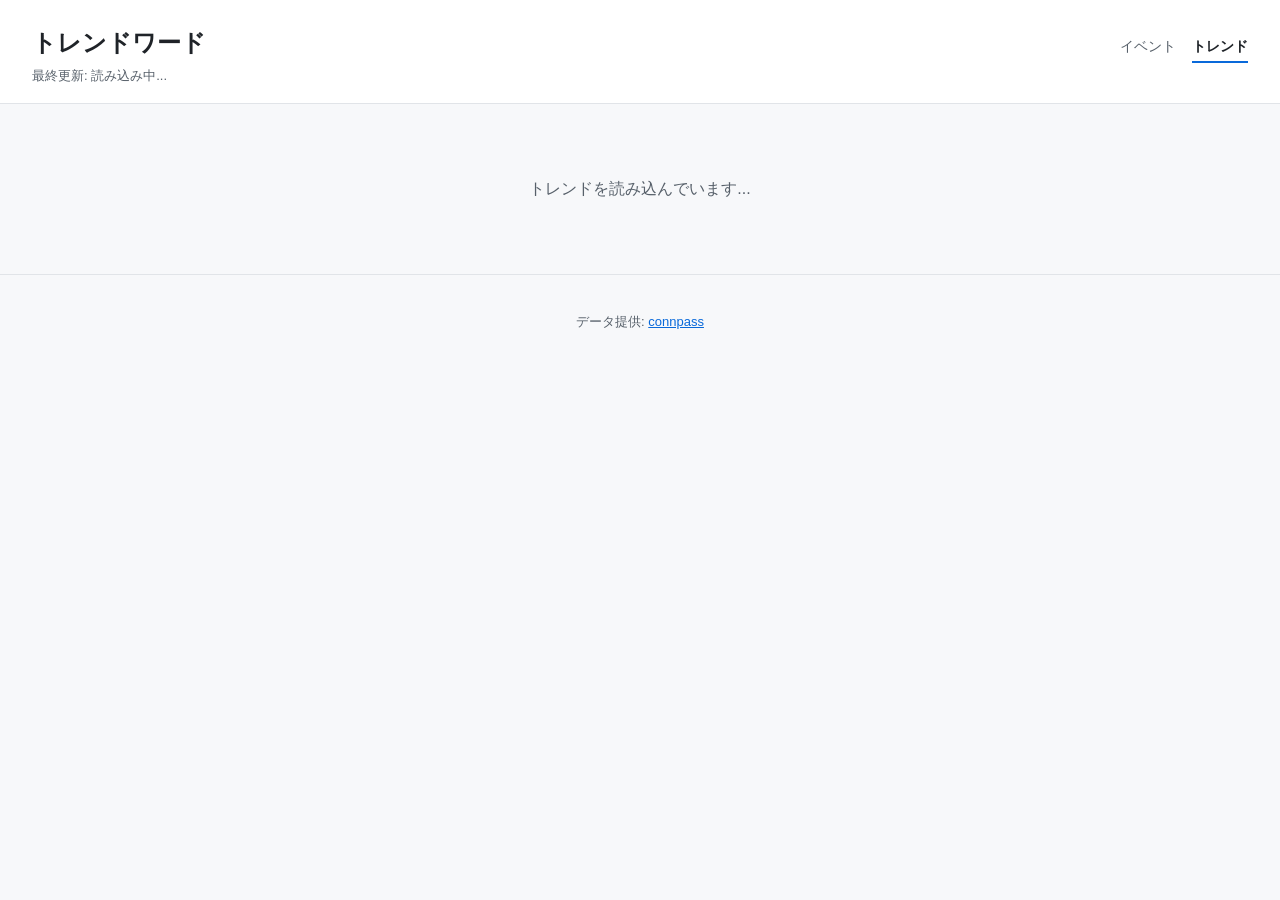
==== site/trends.html @ ee984bee "feat: add trends page markup" ====
<!DOCTYPE html>
<html lang="ja">
<head>
  <meta charset="UTF-8" />
  <meta name="viewport" content="width=device-width, initial-scale=1.0" />
  <title>connpass トレンド | connpass おすすめイベント</title>
  <link rel="stylesheet" href="style.css" />
</head>
<body>
  <header class="site-header">
    <div class="header-row">
      <h1>トレンドワード</h1>
      <nav class="site-nav">
        <a href="index.html" class="nav-link">イベント</a>
        <a href="trends.html" class="nav-link active">トレンド</a>
      </nav>
    </div>
    <p class="updated">最終更新: <span id="updated-at">読み込み中...</span></p>
  </header>

  <main>
    <section id="trends-list" class="trends-list" aria-live="polite">
      <p class="status">トレンドを読み込んでいます...</p>
    </section>
  </main>

  <footer class="site-footer">
    <p>
      データ提供: <a href="https://connpass.com/" target="_blank" rel="noopener">connpass</a>
    </p>
  </footer>

  <script src="trends.js" defer></script>
</body>
</html>
---- site/style.css ----
:root {
  --bg: #f7f8fa;
  --surface: #ffffff;
  --border: #e1e4e8;
  --text: #1f2328;
  --text-muted: #57606a;
  --accent: #0969da;
  --accent-hover: #0860c4;
  --tag-bg: #ddf4ff;
  --tag-text: #0969da;
}

* { box-sizing: border-box; }

body {
  margin: 0;
  font-family: -apple-system, BlinkMacSystemFont, "Segoe UI", "Hiragino Sans",
    "Meiryo", sans-serif;
  background: var(--bg);
  color: var(--text);
  line-height: 1.6;
}

.site-header {
  padding: 24px 32px 16px;
  border-bottom: 1px solid var(--border);
  background: var(--surface);
}

.site-header h1 {
  margin: 0 0 4px;
  font-size: 24px;
}

.updated {
  margin: 0;
  font-size: 13px;
  color: var(--text-muted);
}

.filters {
  display: flex;
  flex-wrap: wrap;
  gap: 8px;
  padding: 16px 32px;
  background: var(--surface);
  border-bottom: 1px solid var(--border);
}

.filter-chip {
  padding: 6px 14px;
  border: 1px solid var(--border);
  border-radius: 999px;
  background: var(--surface);
  color: var(--text);
  font-size: 14px;
  cursor: pointer;
  transition: all 0.15s;
}

.filter-chip:hover {
  border-color: var(--accent);
}

.filter-chip.active {
  background: var(--accent);
  color: #fff;
  border-color: var(--accent);
}

.event-grid {
  display: grid;
  grid-template-columns: repeat(auto-fill, minmax(320px, 1fr));
  gap: 16px;
  padding: 24px 32px;
}

.event-card {
  display: flex;
  flex-direction: column;
  background: var(--surface);
  border: 1px solid var(--border);
  border-radius: 8px;
  overflow: hidden;
  transition: box-shadow 0.15s;
}

.event-card:hover {
  box-shadow: 0 4px 12px rgba(0, 0, 0, 0.08);
}

.event-thumb {
  aspect-ratio: 16 / 9;
  width: 100%;
  display: flex;
  align-items: center;
  justify-content: center;
  color: rgba(255, 255, 255, 0.95);
  font-size: 36px;
  font-weight: 700;
  letter-spacing: 0.05em;
  overflow: hidden;
  background: linear-gradient(135deg, #6366f1, #8b5cf6, #ec4899);
}

.event-thumb img {
  width: 100%;
  height: 100%;
  object-fit: cover;
  display: block;
}

.event-card-body {
  display: flex;
  flex-direction: column;
  flex: 1;
  padding: 16px;
}

.event-card h2 {
  margin: 0 0 8px;
  font-size: 16px;
  line-height: 1.4;
}

.event-card h2 a {
  color: var(--text);
  text-decoration: none;
}

.event-card h2 a:hover {
  color: var(--accent);
  text-decoration: underline;
}

.event-meta {
  font-size: 13px;
  color: var(--text-muted);
  margin: 0 0 12px;
}

.event-meta span + span::before {
  content: " · ";
}

.event-tags {
  display: flex;
  flex-wrap: wrap;
  gap: 4px;
  margin: 0 0 16px;
}

.event-tag {
  font-size: 11px;
  padding: 2px 8px;
  background: var(--tag-bg);
  color: var(--tag-text);
  border-radius: 999px;
}

.apply-button {
  display: inline-block;
  margin-top: auto;
  padding: 10px 16px;
  background: var(--accent);
  color: #fff;
  text-decoration: none;
  border-radius: 6px;
  font-size: 14px;
  font-weight: 600;
  text-align: center;
  transition: background 0.15s;
}

.apply-button:hover {
  background: var(--accent-hover);
}

.status {
  grid-column: 1 / -1;
  text-align: center;
  color: var(--text-muted);
  padding: 32px;
}

.site-footer {
  padding: 24px 32px;
  text-align: center;
  font-size: 13px;
  color: var(--text-muted);
  border-top: 1px solid var(--border);
}

.site-footer a {
  color: var(--accent);
}

@media (max-width: 600px) {
  .site-header,
  .filters,
  .event-grid,
  .site-footer {
    padding-left: 16px;
    padding-right: 16px;
  }
}

.header-row {
  display: flex;
  align-items: baseline;
  gap: 24px;
  flex-wrap: wrap;
}

.site-nav {
  display: flex;
  gap: 16px;
  margin-left: auto;
}

.nav-link {
  font-size: 14px;
  color: var(--text-muted);
  text-decoration: none;
  padding: 4px 0;
  border-bottom: 2px solid transparent;
}

.nav-link.active {
  color: var(--text);
  border-bottom-color: var(--accent);
  font-weight: 600;
}

.nav-link:hover {
  color: var(--accent);
}

.filter-chip.trend {
  background: var(--tag-bg);
  color: var(--tag-text);
  border-color: transparent;
}

.filter-chip.trend.active {
  background: var(--accent);
  color: #fff;
}

.filter-group-label {
  font-size: 12px;
  color: var(--text-muted);
  align-self: center;
  margin-right: 4px;
}

/* trends page */
.trends-list {
  display: flex;
  flex-direction: column;
  gap: 8px;
  padding: 24px 32px;
  max-width: 720px;
  margin: 0 auto;
}

.trend-row {
  display: grid;
  grid-template-columns: 160px 1fr 60px;
  align-items: center;
  gap: 12px;
  padding: 8px 12px;
  border-radius: 6px;
  background: var(--surface);
  border: 1px solid var(--border);
  text-decoration: none;
  color: var(--text);
  transition: border-color 0.15s;
}

.trend-row:hover {
  border-color: var(--accent);
}

.trend-rank {
  font-size: 13px;
  color: var(--text-muted);
}

.trend-term {
  font-weight: 600;
}

.trend-bar {
  height: 8px;
  background: var(--tag-bg);
  border-radius: 4px;
  overflow: hidden;
}

.trend-bar > span {
  display: block;
  height: 100%;
  background: var(--accent);
}

.trend-count {
  text-align: right;
  font-size: 13px;
  color: var(--text-muted);
}

@media (max-width: 600px) {
  .trends-list {
    padding-left: 16px;
    padding-right: 16px;
  }
  .trend-row {
    grid-template-columns: 100px 1fr 50px;
  }
}
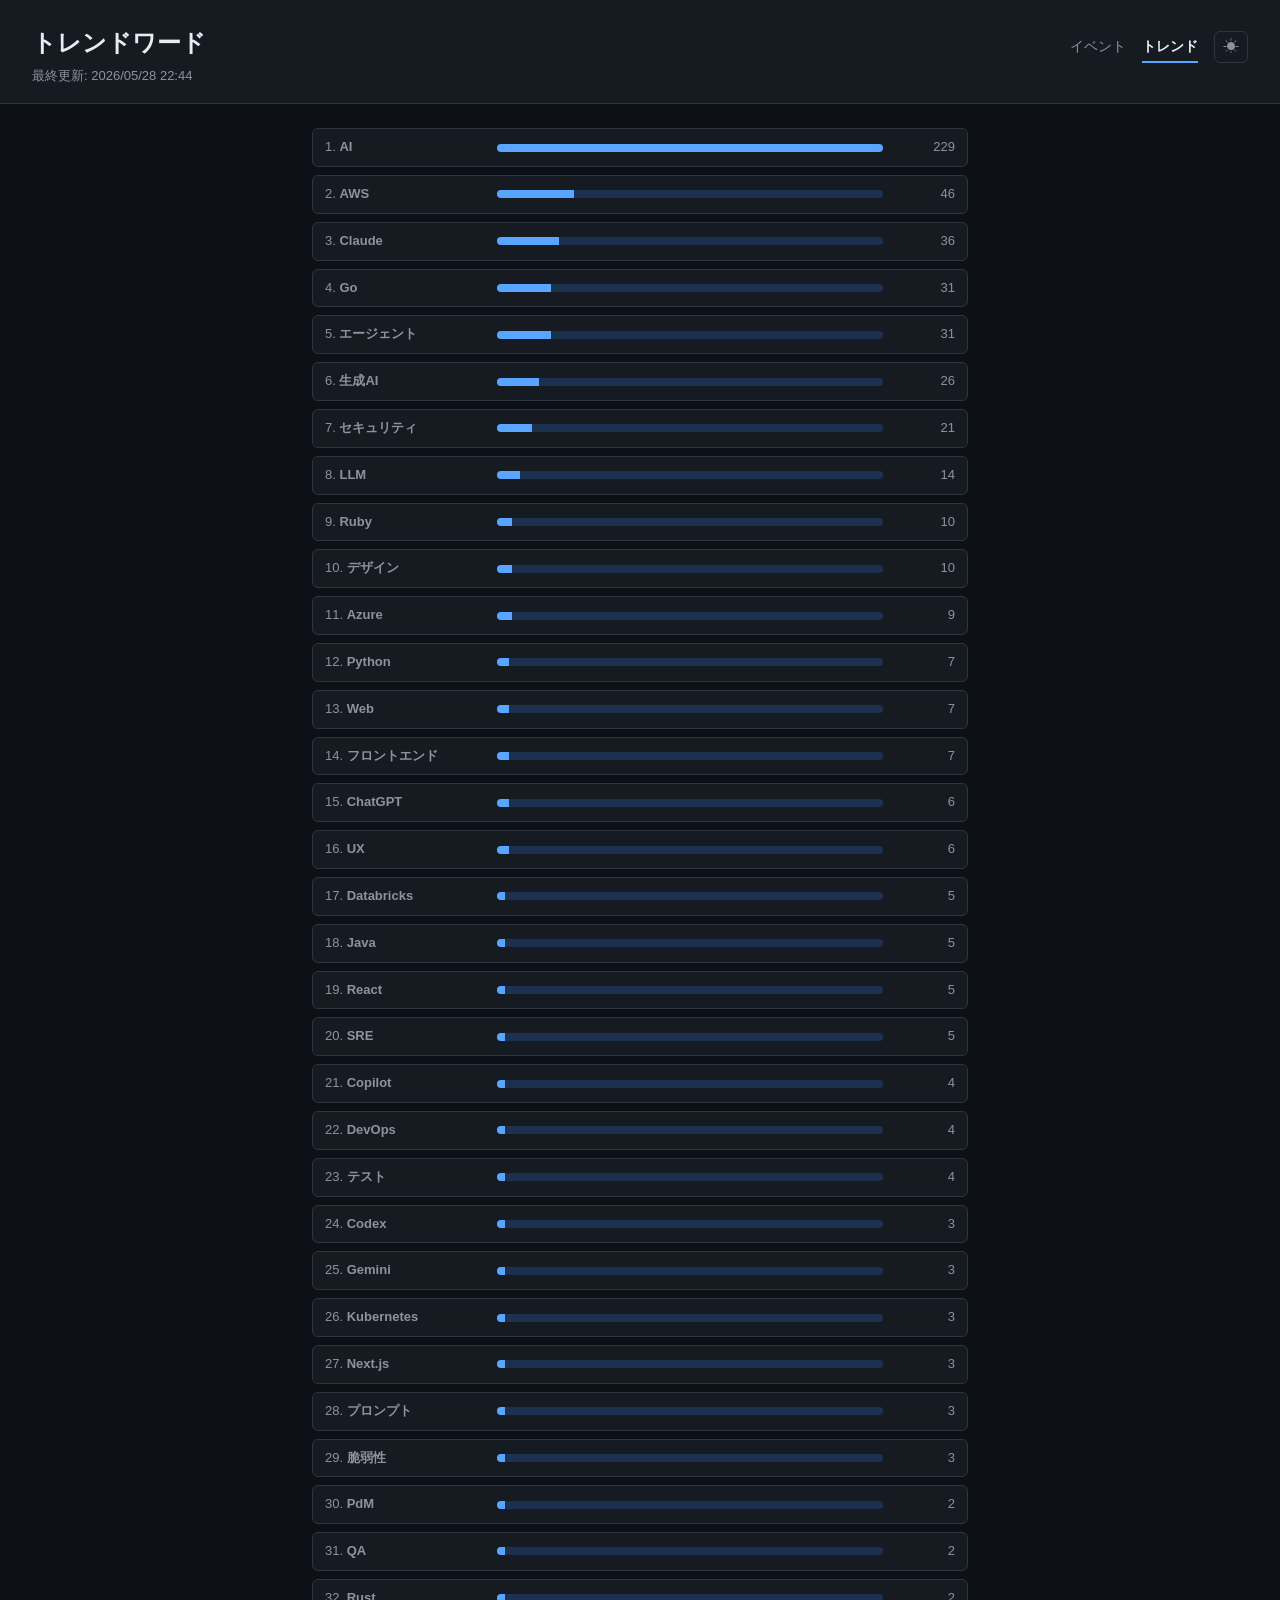
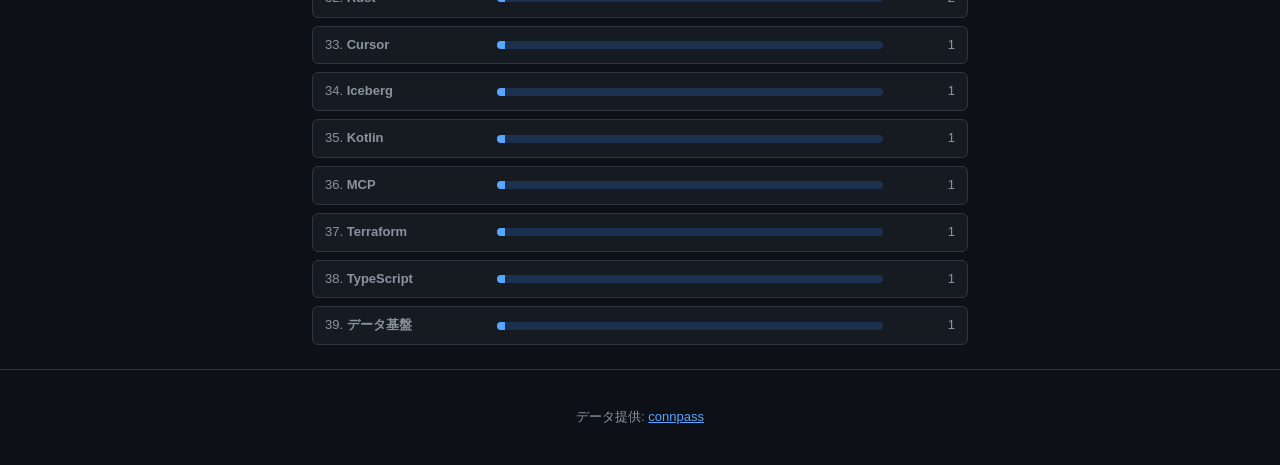
==== commit 3d183566: "feat: add theme toggle button to trends.html" ====
--- a/site/trends.html
+++ b/site/trends.html
@@ -1,10 +1,11 @@
 <!DOCTYPE html>
-<html lang="ja">
+<html lang="ja" data-theme="dark">
 <head>
   <meta charset="UTF-8" />
   <meta name="viewport" content="width=device-width, initial-scale=1.0" />
   <title>connpass トレンド | connpass おすすめイベント</title>
   <link rel="stylesheet" href="style.css" />
+  <script src="theme.js"></script>
 </head>
 <body>
   <header class="site-header">
@@ -13,6 +14,7 @@
       <nav class="site-nav">
         <a href="index.html" class="nav-link">イベント</a>
         <a href="trends.html" class="nav-link active">トレンド</a>
+        <button id="theme-toggle" class="theme-toggle" aria-label="テーマ切り替え">☀</button>
       </nav>
     </div>
     <p class="updated">最終更新: <span id="updated-at">読み込み中...</span></p>
--- a/site/style.css
+++ b/site/style.css
@@ -10,6 +10,18 @@
   --tag-text: #0969da;
 }
 
+[data-theme="dark"] {
+  --bg: #0d1117;
+  --surface: #161b22;
+  --border: #30363d;
+  --text: #e6edf3;
+  --text-muted: #8b949e;
+  --accent: #58a6ff;
+  --accent-hover: #79c0ff;
+  --tag-bg: #1c3050;
+  --tag-text: #58a6ff;
+}
+
 * { box-sizing: border-box; }
 
 body {
@@ -87,6 +99,10 @@
 
 .event-card:hover {
   box-shadow: 0 4px 12px rgba(0, 0, 0, 0.08);
+}
+
+[data-theme="dark"] .event-card:hover {
+  box-shadow: 0 4px 12px rgba(0, 0, 0, 0.4);
 }
 
 .event-thumb {
@@ -319,3 +335,20 @@
     grid-template-columns: 100px 1fr 50px;
   }
 }
+
+.theme-toggle {
+  background: none;
+  border: 1px solid var(--border);
+  border-radius: 6px;
+  color: var(--text-muted);
+  cursor: pointer;
+  font-size: 16px;
+  line-height: 1;
+  padding: 4px 8px;
+  transition: border-color 0.15s, color 0.15s;
+}
+
+.theme-toggle:hover {
+  border-color: var(--accent);
+  color: var(--text);
+}
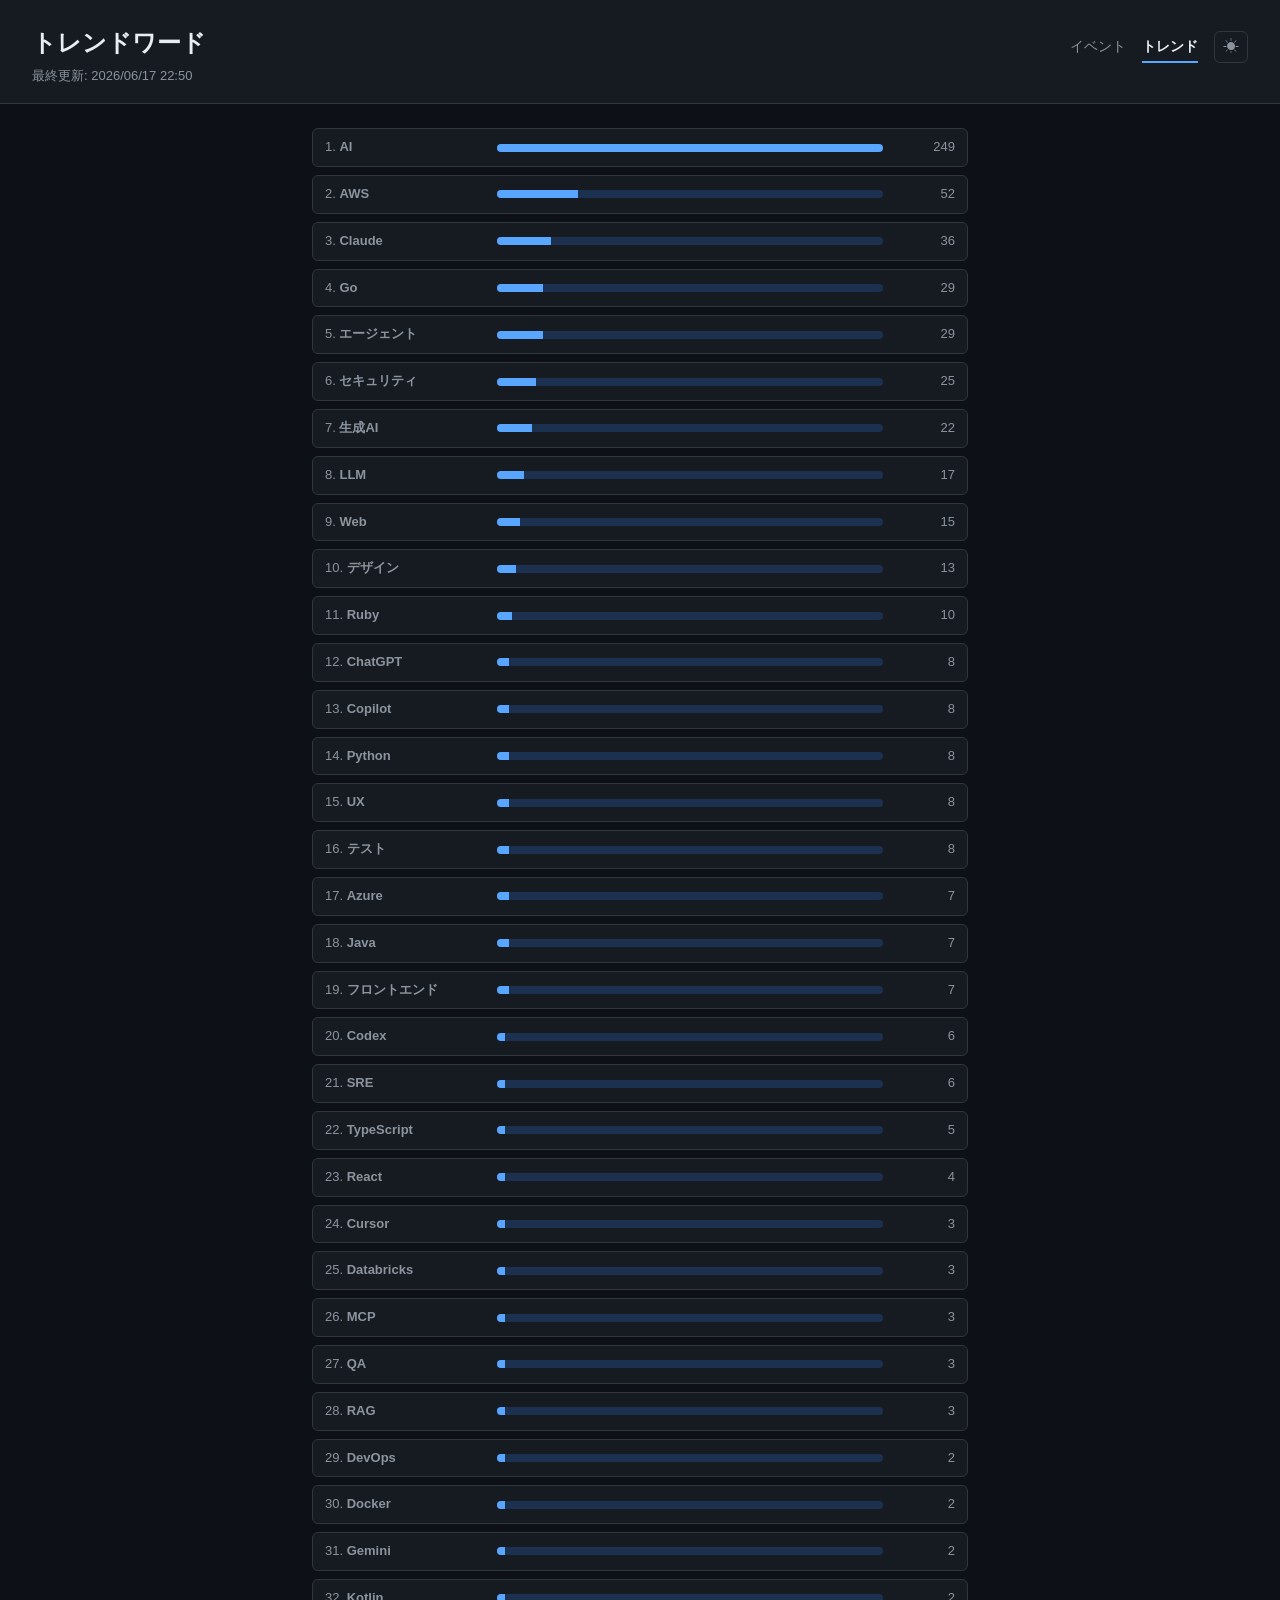
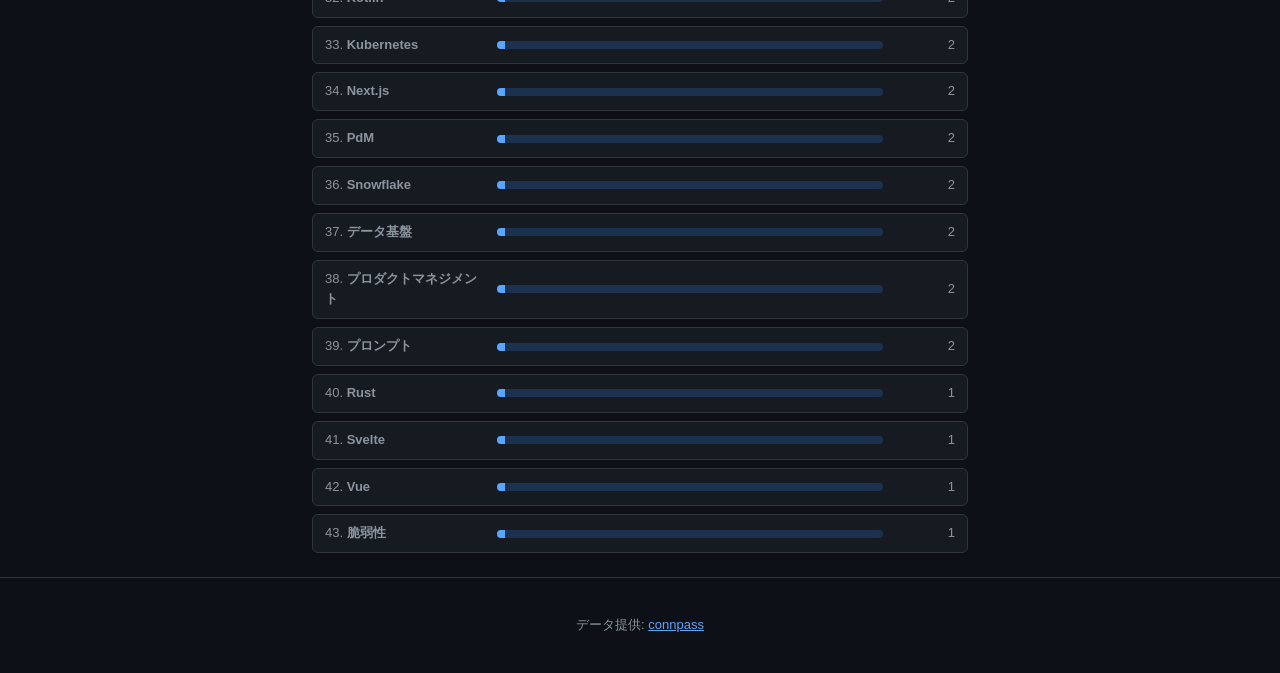
==== commit 64c6f617: "feat: カーソル追従パーティクルエフェクトを追加（自前canvas実装） Co-Authored-By: Claude Sonnet 4.6 <noreply@anthropic.com>" ====
--- a/site/trends.html
+++ b/site/trends.html
@@ -33,5 +33,7 @@
   </footer>
 
   <script src="trends.js" defer></script>
+  <canvas id="cursor-fx" aria-hidden="true"></canvas>
+  <script src="cursor-fx.js" defer></script>
 </body>
 </html>
--- a/site/style.css
+++ b/site/style.css
@@ -8,6 +8,9 @@
   --accent-hover: #0860c4;
   --tag-bg: #ddf4ff;
   --tag-text: #0969da;
+  --badge-new-bg: #ef4444;
+  --applied-btn-bg: #6b7280;
+  --applied-btn-hover-bg: #4b5563;
 }
 
 [data-theme="dark"] {
@@ -20,6 +23,9 @@
   --accent-hover: #79c0ff;
   --tag-bg: #1c3050;
   --tag-text: #58a6ff;
+  --badge-new-bg: #f87171;
+  --applied-btn-bg: #6b7280;
+  --applied-btn-hover-bg: #9ca3af;
 }
 
 * { box-sizing: border-box; }
@@ -181,15 +187,56 @@
   background: var(--accent);
   color: #fff;
   text-decoration: none;
+  border: none;
   border-radius: 6px;
   font-size: 14px;
   font-weight: 600;
+  font-family: inherit;
   text-align: center;
+  cursor: pointer;
   transition: background 0.15s;
 }
 
 .apply-button:hover {
   background: var(--accent-hover);
+}
+
+/* 新着バッジ */
+.badge-new {
+  display: inline-block;
+  background: var(--badge-new-bg);
+  color: #fff;
+  font-size: 0.65rem;
+  font-weight: 700;
+  padding: 1px 6px;
+  border-radius: 4px;
+  margin-left: 6px;
+  vertical-align: middle;
+  line-height: 1.4;
+}
+
+/* 応募済みカード */
+.event-card.applied {
+  opacity: 0.55;
+}
+
+.event-card.applied .apply-button {
+  background: var(--applied-btn-bg);
+}
+
+.event-card.applied .apply-button:hover {
+  background: var(--applied-btn-hover-bg);
+}
+
+/* 応募済みセクション区切り */
+.applied-divider {
+  grid-column: 1 / -1;
+  text-align: center;
+  color: var(--text-muted);
+  font-size: 0.8rem;
+  padding: 8px 0;
+  border-top: 1px dashed var(--border);
+  margin-top: 4px;
 }
 
 .status {
@@ -352,3 +399,221 @@
   border-color: var(--accent);
   color: var(--text);
 }
+
+/* 設定モーダル */
+.modal-overlay {
+  position: fixed;
+  inset: 0;
+  background: rgba(0, 0, 0, 0.6);
+  display: flex;
+  align-items: center;
+  justify-content: center;
+  z-index: 1000;
+}
+
+/* hidden 属性を display: flex より優先して非表示にする */
+.modal-overlay[hidden] {
+  display: none;
+}
+
+.modal {
+  background: var(--surface);
+  border: 1px solid var(--border);
+  border-radius: 10px;
+  width: min(480px, calc(100vw - 32px));
+  max-height: calc(100vh - 64px);
+  overflow-y: auto;
+  padding: 0;
+  box-shadow: 0 8px 32px rgba(0, 0, 0, 0.4);
+}
+
+.modal-header {
+  display: flex;
+  justify-content: space-between;
+  align-items: center;
+  padding: 16px 20px;
+  border-bottom: 1px solid var(--border);
+}
+
+.modal-header h2 {
+  font-size: 1rem;
+  font-weight: 600;
+  margin: 0;
+  color: var(--text);
+}
+
+.modal-close {
+  background: none;
+  border: none;
+  font-size: 1rem;
+  cursor: pointer;
+  color: var(--text-muted);
+  padding: 4px 8px;
+  border-radius: 4px;
+  line-height: 1;
+}
+
+.modal-close:hover {
+  color: var(--text);
+  background: var(--border);
+}
+
+.modal-body {
+  padding: 20px;
+  display: flex;
+  flex-direction: column;
+  gap: 16px;
+}
+
+.setting-label {
+  display: flex;
+  flex-direction: column;
+  gap: 4px;
+  font-size: 0.85rem;
+  font-weight: 600;
+  color: var(--text);
+}
+
+.setting-hint {
+  font-weight: 400;
+  font-size: 0.75rem;
+  color: var(--text-muted);
+}
+
+.setting-input {
+  padding: 8px 12px;
+  border: 1px solid var(--border);
+  border-radius: 6px;
+  background: var(--bg);
+  color: var(--text);
+  font-size: 0.9rem;
+  font-family: inherit;
+  outline: none;
+  transition: border-color 0.15s;
+}
+
+.setting-input:focus {
+  border-color: var(--accent);
+}
+
+.modal-footer {
+  display: flex;
+  gap: 8px;
+  padding: 16px 20px;
+  border-top: 1px solid var(--border);
+}
+
+.btn-primary {
+  padding: 9px 18px;
+  background: var(--accent);
+  color: #fff;
+  border: none;
+  border-radius: 6px;
+  font-size: 0.9rem;
+  font-family: inherit;
+  font-weight: 600;
+  cursor: pointer;
+  transition: background 0.15s;
+}
+
+.btn-primary:hover {
+  background: var(--accent-hover);
+}
+
+.btn-secondary {
+  padding: 9px 18px;
+  background: transparent;
+  color: var(--accent);
+  border: 1px solid var(--accent);
+  border-radius: 6px;
+  font-size: 0.9rem;
+  font-family: inherit;
+  font-weight: 600;
+  cursor: pointer;
+  transition: background 0.15s, color 0.15s;
+}
+
+.btn-secondary:hover {
+  background: var(--accent);
+  color: #fff;
+}
+
+.btn-secondary:disabled {
+  opacity: 0.5;
+  cursor: not-allowed;
+}
+
+.settings-status {
+  margin: 0 20px 16px;
+  font-size: 0.8rem;
+  padding: 6px 10px;
+  border-radius: 4px;
+}
+
+.settings-status.success {
+  background: #dcfce7;
+  color: #166534;
+}
+
+.settings-status.error {
+  background: #fee2e2;
+  color: #991b1b;
+}
+
+[data-theme="dark"] .settings-status.success {
+  background: #14532d;
+  color: #86efac;
+}
+
+[data-theme="dark"] .settings-status.error {
+  background: #450a0a;
+  color: #fca5a5;
+}
+
+/* ソートバー */
+.sort-bar {
+  display: flex;
+  align-items: center;
+  gap: 8px;
+  padding: 8px 32px;
+  background: var(--surface);
+  border-bottom: 1px solid var(--border);
+}
+
+.sort-label {
+  font-size: 13px;
+  color: var(--text-muted);
+}
+
+.sort-select {
+  padding: 4px 8px;
+  border: 1px solid var(--border);
+  border-radius: 6px;
+  background: var(--surface);
+  color: var(--text);
+  font-size: 13px;
+  font-family: inherit;
+  cursor: pointer;
+  outline: none;
+  transition: border-color 0.15s;
+}
+
+.sort-select:focus,
+.sort-select:hover {
+  border-color: var(--accent);
+}
+
+@media (max-width: 600px) {
+  .sort-bar {
+    padding-left: 16px;
+    padding-right: 16px;
+  }
+}
+
+/* カーソルパーティクルエフェクト */
+#cursor-fx {
+  position: fixed;
+  inset: 0;
+  pointer-events: none;
+  z-index: 9999;
+}
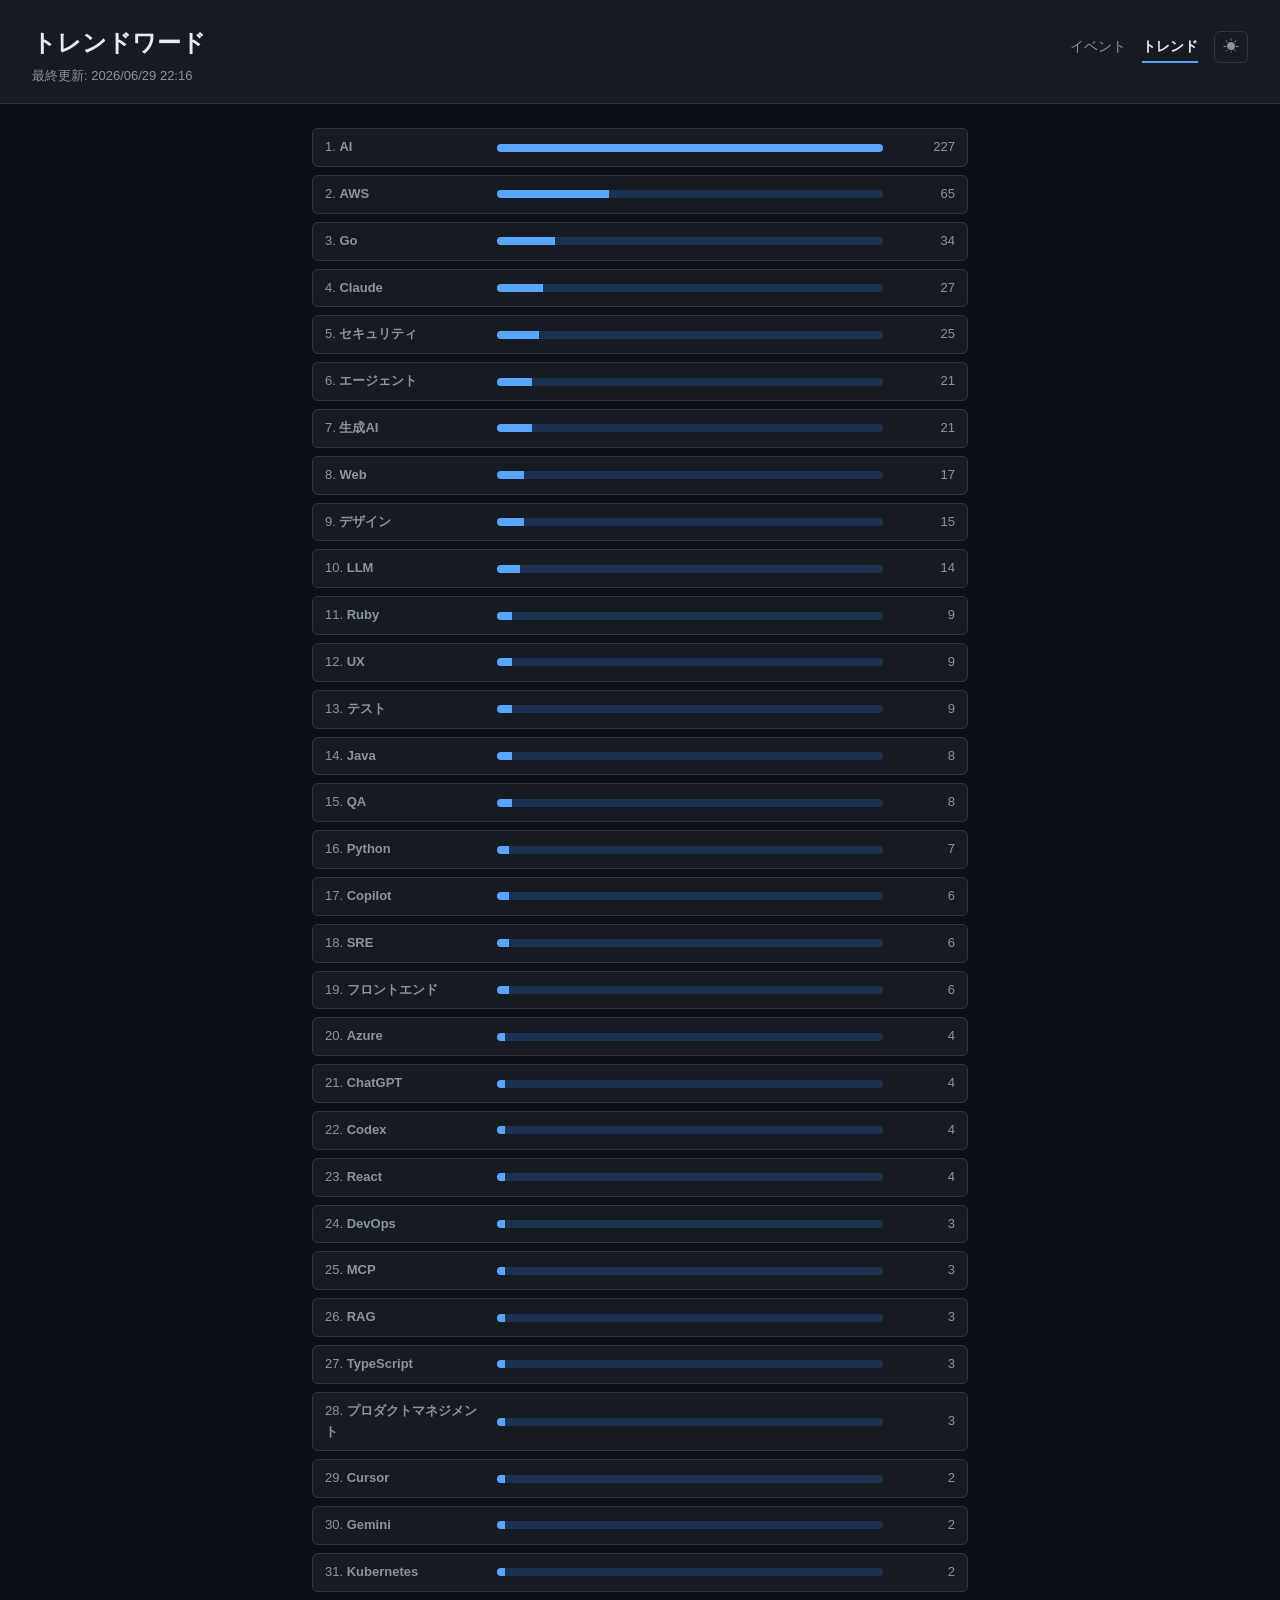
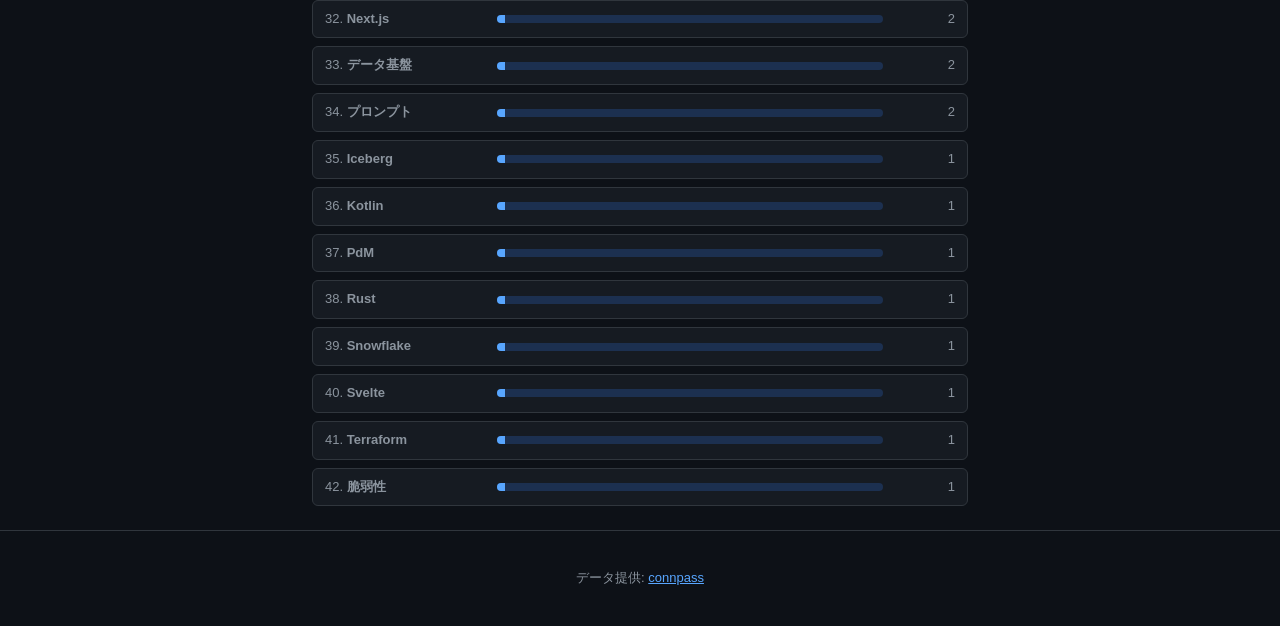
==== commit a7a214f1: "feat: 設定モーダルとローカルストレージ機能を追加 - index.html: 設定モーダルのHTMLを追加し、⚙️ボタンをナビゲーションバーに追加 - settings.js: 設定の読み書き、" ====
--- a/site/trends.html
+++ b/site/trends.html
@@ -4,6 +4,13 @@
   <meta charset="UTF-8" />
   <meta name="viewport" content="width=device-width, initial-scale=1.0" />
   <title>connpass トレンド | connpass おすすめイベント</title>
+  <link rel="icon" type="image/png" href="icon.png" />
+  <link rel="apple-touch-icon" href="icon.png" />
+  <meta property="og:title" content="connpass トレンド" />
+  <meta property="og:description" content="connpass で話題のトレンドワードを表示します。" />
+  <meta property="og:type" content="website" />
+  <meta property="og:image" content="icon.png" />
+  <meta name="twitter:card" content="summary" />
   <link rel="stylesheet" href="style.css" />
   <script src="theme.js"></script>
 </head>
